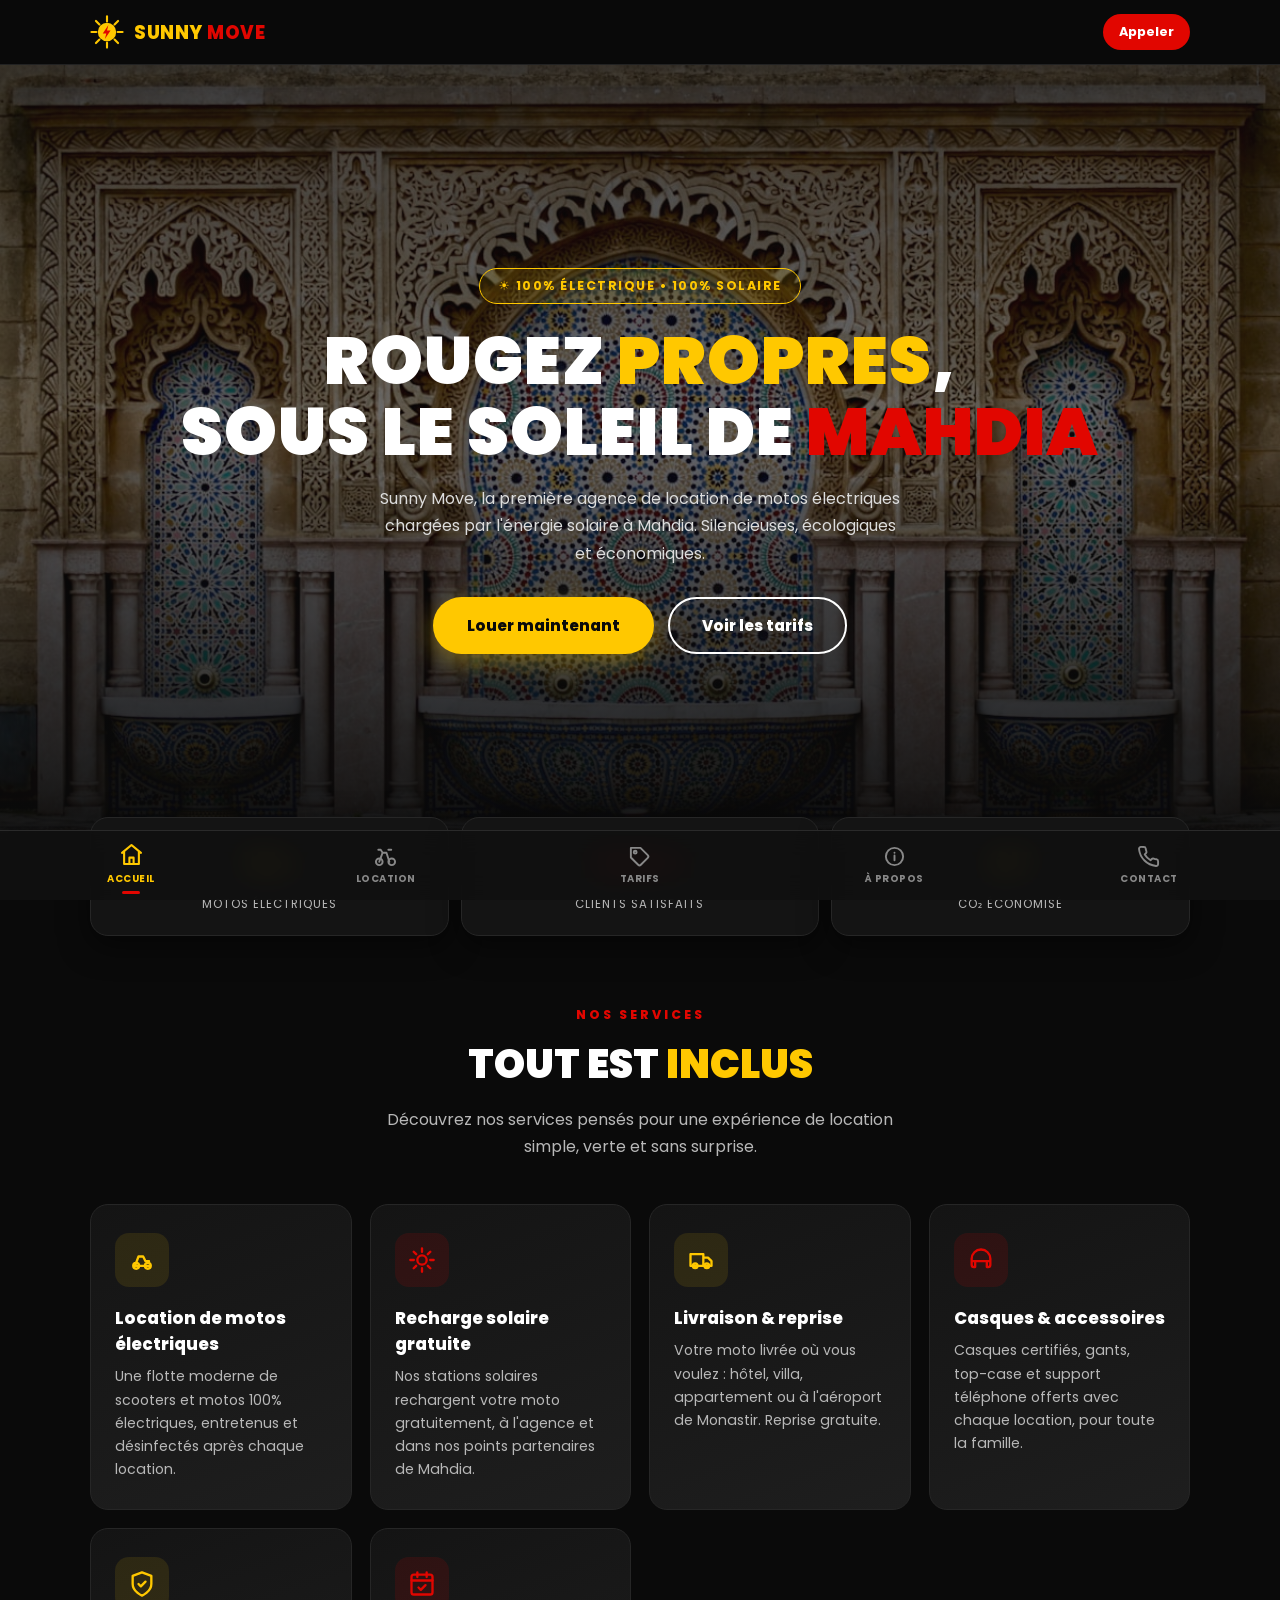
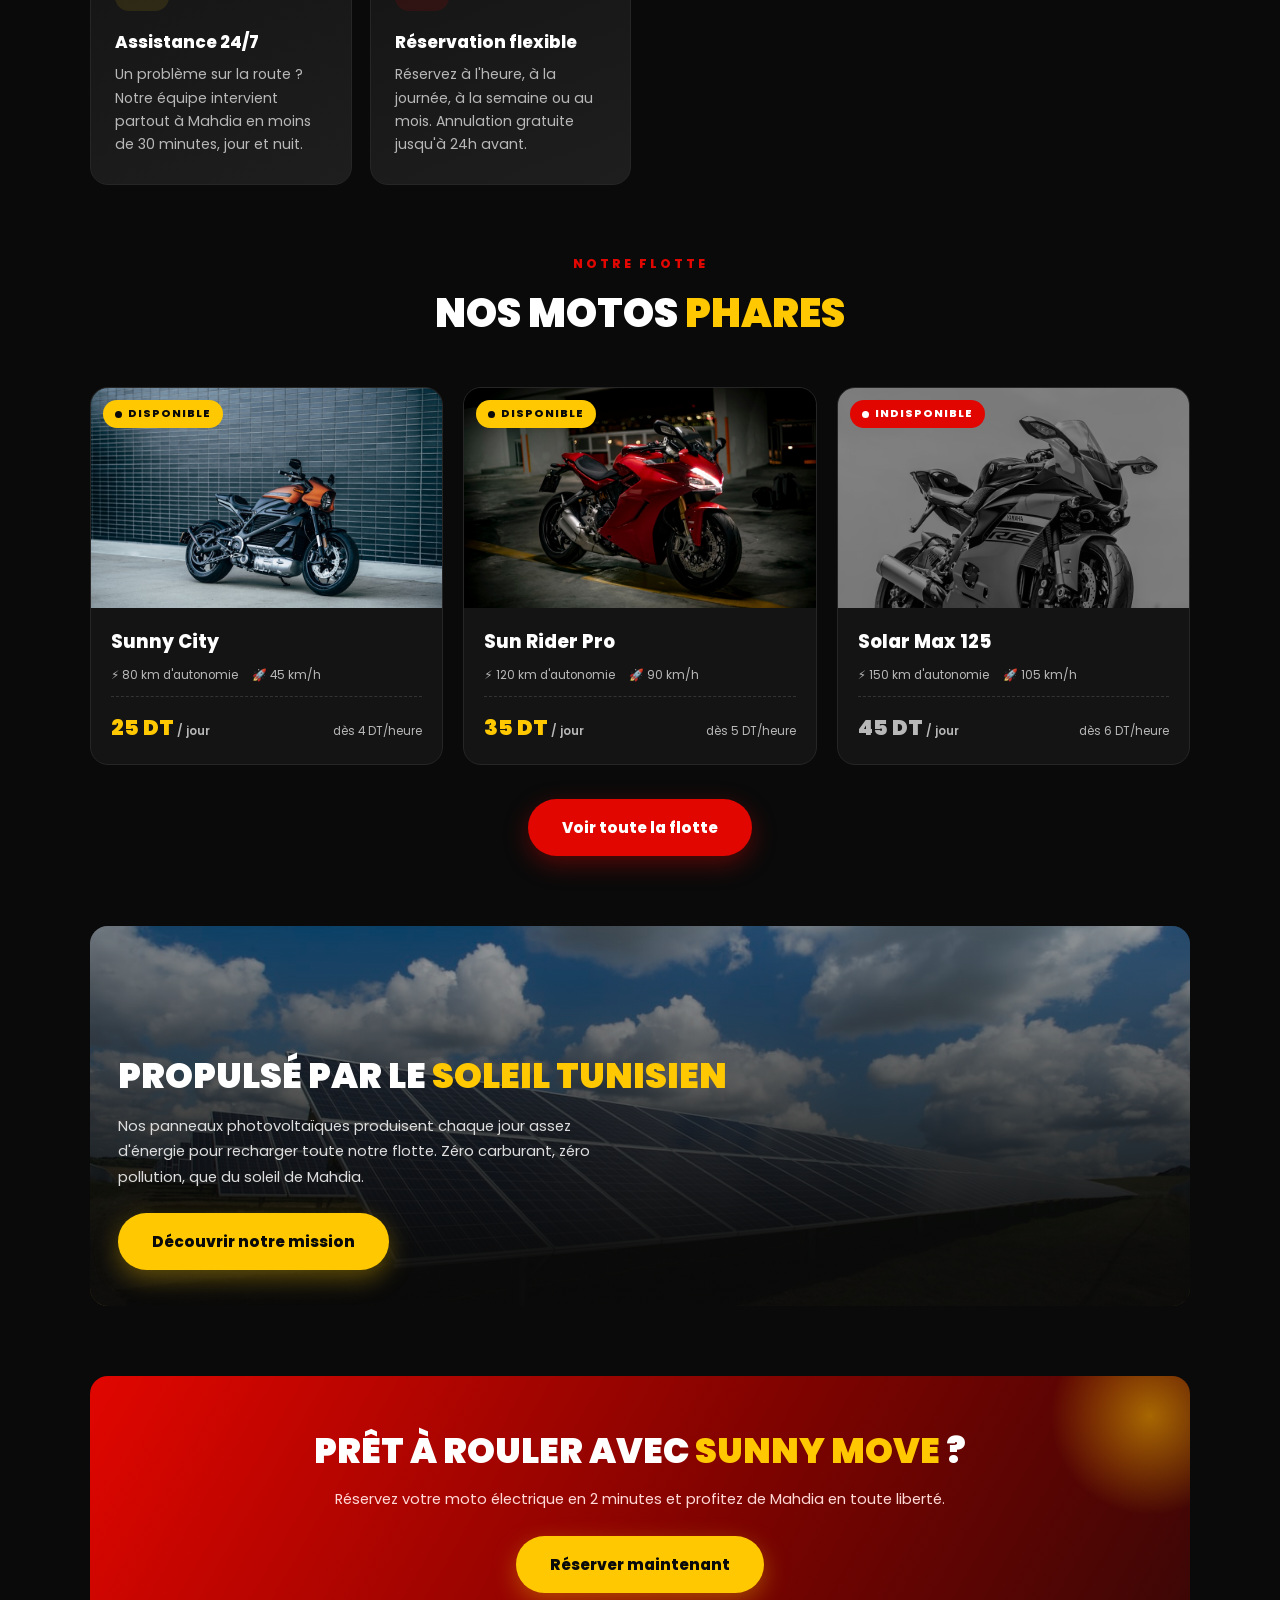
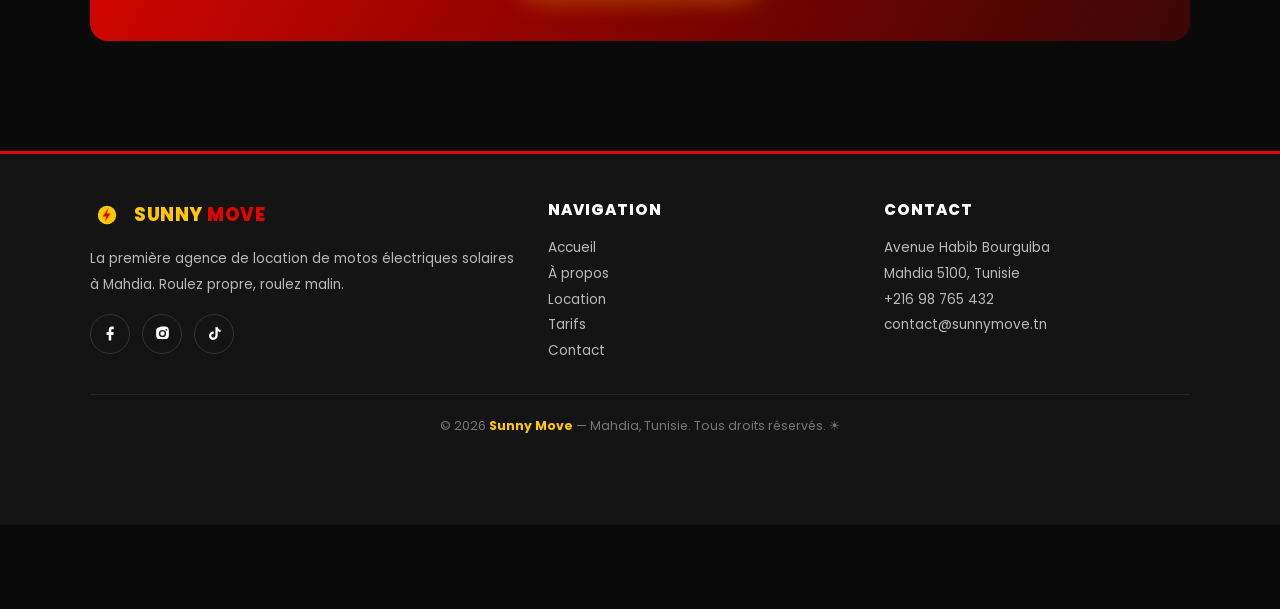
==== index.html @ 492a0544 "Sunny Move - location de motos electriques solaires a Mahdia" ====
<!DOCTYPE html>
<html lang="fr">
<head>
  <meta charset="UTF-8">
  <meta name="viewport" content="width=device-width, initial-scale=1.0, viewport-fit=cover">
  <meta name="theme-color" content="#0a0a0a">
  <meta name="description" content="Sunny Move - Location de motos électriques chargées à l'énergie solaire à Mahdia, Tunisie.">
  <title>Sunny Move | Accueil</title>
  <link rel="manifest" href="manifest.json">
  <link rel="icon" href="icons/icon-192.png">
  <link rel="preconnect" href="https://fonts.googleapis.com">
  <link href="https://fonts.googleapis.com/css2?family=Poppins:wght@400;600;700;800;900&display=swap" rel="stylesheet">
  <link rel="stylesheet" href="css/style.css">
</head>
<body data-page="accueil">

  <header class="header">
    <div class="container header-inner">
      <a href="index.html" class="logo">
        <svg viewBox="0 0 48 48" aria-hidden="true">
          <g stroke="#ffc800" stroke-width="3" stroke-linecap="round">
            <line x1="24" y1="2" x2="24" y2="9"/>
            <line x1="24" y1="39" x2="24" y2="46"/>
            <line x1="2" y1="24" x2="9" y2="24"/>
            <line x1="39" y1="24" x2="46" y2="24"/>
            <line x1="8.4" y1="8.4" x2="13.3" y2="13.3"/>
            <line x1="34.7" y1="34.7" x2="39.6" y2="39.6"/>
            <line x1="8.4" y1="39.6" x2="13.3" y2="34.7"/>
            <line x1="34.7" y1="13.3" x2="39.6" y2="8.4"/>
          </g>
          <circle cx="24" cy="24" r="13" fill="#ffc800"/>
          <path d="M26 14 L18 26 h5 l-2 8 8-12 h-5 z" fill="#e10600"/>
        </svg>
        <span><span class="sun">SUNNY</span> <span class="move">MOVE</span></span>
      </a>
      <a href="tel:+21698765432" class="header-phone">Appeler</a>
    </div>
  </header>

  <section class="hero">
    <div class="container hero-content">
      <span class="badge-solaire">☀ 100% Électrique • 100% Solaire</span>
      <h1>Rougez <span class="titre-jaune">propres</span>,<br>sous le soleil de <span class="titre-rouge">Mahdia</span></h1>
      <p>Sunny Move, la première agence de location de motos électriques chargées par l'énergie solaire à Mahdia. Silencieuses, écologiques et économiques.</p>
      <div class="btn-group">
        <a href="location.html" class="btn btn-jaune">Louer maintenant</a>
        <a href="tarifs.html" class="btn btn-outline">Voir les tarifs</a>
      </div>
    </div>
  </section>

  <div class="container">
    <div class="stats reveal">
      <div class="stat-card"><div class="num">15+</div><div class="label">Motos électriques</div></div>
      <div class="stat-card"><div class="num">1200+</div><div class="label">Clients satisfaits</div></div>
      <div class="stat-card"><div class="num">8T</div><div class="label">CO₂ économisé</div></div>
    </div>
  </div>

  <section class="section" id="services">
    <div class="container">
      <div class="section-head reveal">
        <span class="kicker">Nos services</span>
        <h2>Tout est <span>inclus</span></h2>
        <p>Découvrez nos services pensés pour une expérience de location simple, verte et sans surprise.</p>
      </div>
      <div class="services-grid">
        <div class="service-card reveal">
          <div class="service-icon"><svg viewBox="0 0 24 24"><path d="M5 17h14M6 17l3-8h4l2 4h3"/><circle cx="7" cy="17" r="2.5"/><circle cx="17" cy="17" r="2.5"/></svg></div>
          <h3>Location de motos électriques</h3>
          <p>Une flotte moderne de scooters et motos 100% électriques, entretenus et désinfectés après chaque location.</p>
        </div>
        <div class="service-card reveal">
          <div class="service-icon"><svg viewBox="0 0 24 24"><circle cx="12" cy="12" r="4"/><path d="M12 2v3M12 19v3M2 12h3M19 12h3M4.9 4.9l2.1 2.1M17 17l2.1 2.1M4.9 19.1L7 17M17 7l2.1-2.1"/></svg></div>
          <h3>Recharge solaire gratuite</h3>
          <p>Nos stations solaires rechargent votre moto gratuitement, à l'agence et dans nos points partenaires de Mahdia.</p>
        </div>
        <div class="service-card reveal">
          <div class="service-icon"><svg viewBox="0 0 24 24"><path d="M3 7h11v10H3zM14 10h4l3 3v4h-7z"/><circle cx="7" cy="17" r="2"/><circle cx="17" cy="17" r="2"/></svg></div>
          <h3>Livraison &amp; reprise</h3>
          <p>Votre moto livrée où vous voulez : hôtel, villa, appartement ou à l'aéroport de Monastir. Reprise gratuite.</p>
        </div>
        <div class="service-card reveal">
          <div class="service-icon"><svg viewBox="0 0 24 24"><path d="M12 3a8 8 0 0 1 8 8v2H4v-2a8 8 0 0 1 8-8zM4 13v3a2 2 0 0 0 2 2h1v-5M20 13v3a2 2 0 0 1-2 2h-1v-5"/></svg></div>
          <h3>Casques &amp; accessoires</h3>
          <p>Casques certifiés, gants, top-case et support téléphone offerts avec chaque location, pour toute la famille.</p>
        </div>
        <div class="service-card reveal">
          <div class="service-icon"><svg viewBox="0 0 24 24"><path d="M12 22s8-3.5 8-10V5l-8-3-8 3v7c0 6.5 8 10 8 10z"/><path d="M9 12l2 2 4-4"/></svg></div>
          <h3>Assistance 24/7</h3>
          <p>Un problème sur la route ? Notre équipe intervient partout à Mahdia en moins de 30 minutes, jour et nuit.</p>
        </div>
        <div class="service-card reveal">
          <div class="service-icon"><svg viewBox="0 0 24 24"><rect x="3" y="4" width="18" height="17" rx="2"/><path d="M8 2v4M16 2v4M3 9h18M9 15l2 2 4-4"/></svg></div>
          <h3>Réservation flexible</h3>
          <p>Réservez à l'heure, à la journée, à la semaine ou au mois. Annulation gratuite jusqu'à 24h avant.</p>
        </div>
      </div>
    </div>
  </section>

  <section class="section" style="padding-top:0">
    <div class="container">
      <div class="section-head reveal">
        <span class="kicker">Notre flotte</span>
        <h2>Nos motos <span>phares</span></h2>
      </div>
      <div class="motos-grid">
        <article class="moto-card reveal">
          <div class="moto-photo">
            <img src="images/moto1.jpg" alt="Sunny City" loading="lazy">
            <span class="moto-badge dispo"><span class="moto-dot"></span>Disponible</span>
          </div>
          <div class="moto-body">
            <h3>Sunny City</h3>
            <div class="moto-specs">
              <span>⚡ 80 km d'autonomie</span>
              <span>🚀 45 km/h</span>
            </div>
            <div class="moto-prix">
              <span class="prix">25 DT<small> / jour</small></span>
              <span class="par">dès 4 DT/heure</span>
            </div>
          </div>
        </article>
        <article class="moto-card reveal">
          <div class="moto-photo">
            <img src="images/moto2.jpg" alt="Sun Rider Pro" loading="lazy">
            <span class="moto-badge dispo"><span class="moto-dot"></span>Disponible</span>
          </div>
          <div class="moto-body">
            <h3>Sun Rider Pro</h3>
            <div class="moto-specs">
              <span>⚡ 120 km d'autonomie</span>
              <span>🚀 90 km/h</span>
            </div>
            <div class="moto-prix">
              <span class="prix">35 DT<small> / jour</small></span>
              <span class="par">dès 5 DT/heure</span>
            </div>
          </div>
        </article>
        <article class="moto-card indisponible reveal">
          <div class="moto-photo">
            <img src="images/moto3.jpg" alt="Solar Max 125" loading="lazy">
            <span class="moto-badge indispo"><span class="moto-dot"></span>Indisponible</span>
          </div>
          <div class="moto-body">
            <h3>Solar Max 125</h3>
            <div class="moto-specs">
              <span>⚡ 150 km d'autonomie</span>
              <span>🚀 105 km/h</span>
            </div>
            <div class="moto-prix">
              <span class="prix">45 DT<small> / jour</small></span>
              <span class="par">dès 6 DT/heure</span>
            </div>
          </div>
        </article>
      </div>
      <div style="text-align:center;margin-top:34px" class="reveal">
        <a href="location.html" class="btn btn-rouge">Voir toute la flotte</a>
      </div>
    </div>
  </section>

  <section class="section" style="padding-top:0">
    <div class="container">
      <div class="solar-section reveal">
        <div class="solar-content">
          <h2>Propulsé par le <span>soleil tunisien</span></h2>
          <p>Nos panneaux photovoltaïques produisent chaque jour assez d'énergie pour recharger toute notre flotte. Zéro carburant, zéro pollution, que du soleil de Mahdia.</p>
          <a href="apropos.html" class="btn btn-jaune">Découvrir notre mission</a>
        </div>
      </div>
    </div>
  </section>

  <section class="section" style="padding-top:0">
    <div class="container">
      <div class="cta-band reveal">
        <h2>Prêt à rouler avec <span>Sunny Move</span> ?</h2>
        <p>Réservez votre moto électrique en 2 minutes et profitez de Mahdia en toute liberté.</p>
        <a href="contact.html" class="btn btn-jaune">Réserver maintenant</a>
      </div>
    </div>
  </section>

  <footer class="footer">
    <div class="container">
      <div class="footer-grid">
        <div>
          <a href="index.html" class="logo" style="margin-bottom:14px">
            <svg viewBox="0 0 48 48" aria-hidden="true" width="30" height="30">
              <circle cx="24" cy="24" r="13" fill="#ffc800"/>
              <path d="M26 14 L18 26 h5 l-2 8 8-12 h-5 z" fill="#e10600"/>
            </svg>
            <span><span class="sun">SUNNY</span> <span class="move">MOVE</span></span>
          </a>
          <p>La première agence de location de motos électriques solaires à Mahdia. Roulez propre, roulez malin.</p>
          <div class="socials">
            <a href="#" aria-label="Facebook"><svg viewBox="0 0 24 24"><path d="M13 22v-8h3l.5-4H13V7.5c0-1.1.3-1.5 1.6-1.5H16.5V2.2C15.9 2.1 15 2 13.9 2 11.2 2 9.5 3.7 9.5 6.7V10H6.5v4h3v8h3.5z"/></svg></a>
            <a href="#" aria-label="Instagram"><svg viewBox="0 0 24 24"><path d="M12 2c2.7 0 3 .01 4.1.06 2.8.13 4.7 2 4.84 4.84.05 1.1.06 1.4.06 4.1s-.01 3-.06 4.1c-.13 2.8-2 4.7-4.84 4.84-1.1.05-1.4.06-4.1.06s-3-.01-4.1-.06c-2.8-.13-4.7-2-4.84-4.84C3.01 15 3 14.7 3 12s.01-3 .06-4.1C3.19 5.06 5.06 3.19 7.9 3.06 9 3.01 9.3 2 12 2zm0 4.9a5.1 5.1 0 1 0 0 10.2 5.1 5.1 0 0 0 0-10.2zm0 2a3.1 3.1 0 1 1 0 6.2 3.1 3.1 0 0 1 0-6.2zm5.4-3.3a1.2 1.2 0 1 0 0 2.4 1.2 1.2 0 0 0 0-2.4z"/></svg></a>
            <a href="#" aria-label="TikTok"><svg viewBox="0 0 24 24"><path d="M16.6 3c.4 2.2 1.8 3.6 4 3.8v3c-1.5 0-2.9-.5-4-1.3v6.1c0 3.9-2.7 6.4-6.2 6.4A6 6 0 0 1 4.3 15c0-3.5 2.9-6.1 6.6-5.8v3.1c-1.9-.4-3.5.7-3.5 2.6 0 1.7 1.3 2.9 2.9 2.9 1.8 0 3-1.3 3-3.3V3h3.3z"/></svg></a>
          </div>
        </div>
        <div>
          <h4>Navigation</h4>
          <ul>
            <li><a href="index.html">Accueil</a></li>
            <li><a href="apropos.html">À propos</a></li>
            <li><a href="location.html">Location</a></li>
            <li><a href="tarifs.html">Tarifs</a></li>
            <li><a href="contact.html">Contact</a></li>
          </ul>
        </div>
        <div>
          <h4>Contact</h4>
          <ul>
            <li>Avenue Habib Bourguiba<br>Mahdia 5100, Tunisie</li>
            <li><a href="tel:+21698765432">+216 98 765 432</a></li>
            <li><a href="mailto:contact@sunnymove.tn">contact@sunnymove.tn</a></li>
          </ul>
        </div>
      </div>
      <div class="footer-bottom">
        © <span id="annee">2026</span> <strong>Sunny Move</strong> — Mahdia, Tunisie. Tous droits réservés. ☀
      </div>
    </div>
  </footer>

  <nav class="bottom-nav">
    <a href="index.html" class="nav-item actif">
      <svg viewBox="0 0 24 24"><path d="M3 10.5 12 3l9 7.5"/><path d="M5 9.5V21h14V9.5"/><path d="M10 21v-6h4v6"/></svg>
      Accueil
    </a>
    <a href="location.html" class="nav-item">
      <svg viewBox="0 0 24 24"><circle cx="5.5" cy="17.5" r="3.5"/><circle cx="18.5" cy="17.5" r="3.5"/><path d="M5.5 17.5 9 8h4M13 8l3 9.5M9 8 7 5H4.5M15 5h3"/></svg>
      Location
    </a>
    <a href="tarifs.html" class="nav-item">
      <svg viewBox="0 0 24 24"><path d="M20.6 13.4 13.4 20.6a2 2 0 0 1-2.8 0L3 13V3h10l7.6 7.6a2 2 0 0 1 0 2.8z"/><circle cx="7.5" cy="7.5" r="1.5"/></svg>
      Tarifs
    </a>
    <a href="apropos.html" class="nav-item">
      <svg viewBox="0 0 24 24"><circle cx="12" cy="12" r="9"/><path d="M12 8h.01M12 11v5"/></svg>
      À propos
    </a>
    <a href="contact.html" class="nav-item">
      <svg viewBox="0 0 24 24"><path d="M22 16.9v3a2 2 0 0 1-2.2 2A19.8 19.8 0 0 1 2.1 4.2 2 2 0 0 1 4.1 2h3a2 2 0 0 1 2 1.7c.13.96.36 1.9.7 2.8a2 2 0 0 1-.45 2.1L8.1 9.9a16 16 0 0 0 6 6l1.3-1.25a2 2 0 0 1 2.1-.45c.9.34 1.84.57 2.8.7A2 2 0 0 1 22 16.9z"/></svg>
      Contact
    </a>
  </nav>

  <script src="js/main.js"></script>
</body>
</html>
---- css/style.css ----
:root {
  --noir: #0a0a0a;
  --noir-2: #141414;
  --noir-3: #1e1e1e;
  --blanc: #ffffff;
  --gris: #b8b8b8;
  --rouge: #e10600;
  --jaune: #ffc800;
  --radius: 18px;
  --shadow: 0 10px 30px rgba(0, 0, 0, .5);
}

* { margin: 0; padding: 0; box-sizing: border-box; }

html { scroll-behavior: smooth; }

body {
  font-family: 'Poppins', 'Segoe UI', system-ui, -apple-system, sans-serif;
  background: var(--noir);
  color: var(--blanc);
  min-height: 100vh;
  padding-bottom: 84px;
  overflow-x: hidden;
}

img { max-width: 100%; display: block; }
a { color: inherit; text-decoration: none; }
ul { list-style: none; }

.container { width: min(1100px, 92%); margin: 0 auto; }

/* ===== HEADER ===== */
.header {
  position: sticky;
  top: 0;
  z-index: 50;
  background: rgba(10, 10, 10, .88);
  backdrop-filter: blur(12px);
  border-bottom: 1px solid #222;
}

.header-inner {
  display: flex;
  align-items: center;
  justify-content: space-between;
  padding: 14px 0;
}

.logo {
  display: flex;
  align-items: center;
  gap: 10px;
  font-weight: 800;
  font-size: 1.15rem;
  letter-spacing: .5px;
}

.logo svg { width: 34px; height: 34px; }

.logo .sun { color: var(--jaune); }
.logo .move { color: var(--rouge); }

.header-phone {
  background: var(--rouge);
  color: var(--blanc);
  font-weight: 700;
  font-size: .8rem;
  padding: 9px 16px;
  border-radius: 999px;
  transition: transform .2s, background .2s;
}
.header-phone:hover { background: #ff1a0d; transform: scale(1.05); }

/* ===== HERO ===== */
.hero {
  position: relative;
  min-height: 88vh;
  display: flex;
  align-items: center;
  text-align: center;
  isolation: isolate;
}

.hero::before {
  content: "";
  position: absolute;
  inset: 0;
  background: url("../images/beach.jpg") center/cover no-repeat;
  z-index: -2;
  animation: heroZoom 18s ease-in-out infinite alternate;
}

@keyframes heroZoom {
  from { transform: scale(1); }
  to { transform: scale(1.12); }
}

.hero::after {
  content: "";
  position: absolute;
  inset: 0;
  z-index: -1;
  background: linear-gradient(180deg, rgba(10,10,10,.75) 0%, rgba(10,10,10,.55) 45%, rgba(10,10,10,.96) 100%);
}

.hero-content { padding: 60px 0; }

.badge-solaire {
  display: inline-flex;
  align-items: center;
  gap: 8px;
  background: rgba(255, 200, 0, .12);
  border: 1px solid var(--jaune);
  color: var(--jaune);
  font-size: .78rem;
  font-weight: 700;
  letter-spacing: 1.5px;
  text-transform: uppercase;
  padding: 8px 18px;
  border-radius: 999px;
  margin-bottom: 22px;
}

.hero h1 {
  font-size: clamp(2.4rem, 8vw, 4.2rem);
  font-weight: 900;
  line-height: 1.05;
  text-transform: uppercase;
  letter-spacing: 1px;
}

.hero h1 .titre-jaune { color: var(--jaune); }
.hero h1 .titre-rouge { color: var(--rouge); }

.hero p {
  max-width: 520px;
  margin: 18px auto 30px;
  color: #ddd;
  font-size: 1rem;
  line-height: 1.7;
}

.btn-group {
  display: flex;
  gap: 14px;
  justify-content: center;
  flex-wrap: wrap;
}

.btn {
  display: inline-flex;
  align-items: center;
  justify-content: center;
  gap: 8px;
  padding: 15px 32px;
  border-radius: 999px;
  font-weight: 800;
  font-size: .95rem;
  cursor: pointer;
  border: 2px solid transparent;
  transition: transform .2s, box-shadow .2s, background .2s, color .2s;
}

.btn-jaune {
  background: var(--jaune);
  color: var(--noir);
  box-shadow: 0 8px 24px rgba(255, 200, 0, .35);
}
.btn-jaune:hover { transform: translateY(-3px); box-shadow: 0 14px 32px rgba(255,200,0,.45); }

.btn-rouge {
  background: var(--rouge);
  color: var(--blanc);
  box-shadow: 0 8px 24px rgba(225, 6, 0, .35);
}
.btn-rouge:hover { transform: translateY(-3px); box-shadow: 0 14px 32px rgba(225,6,0,.5); }

.btn-outline {
  border-color: var(--blanc);
  color: var(--blanc);
  background: transparent;
}
.btn-outline:hover { background: var(--blanc); color: var(--noir); transform: translateY(-3px); }

/* ===== SECTIONS ===== */
.section { padding: 70px 0; }

.section-head { text-align: center; margin-bottom: 44px; }

.kicker {
  color: var(--rouge);
  font-weight: 800;
  text-transform: uppercase;
  letter-spacing: 3px;
  font-size: .78rem;
  display: block;
  margin-bottom: 10px;
}

.section-head h2 {
  font-size: clamp(1.7rem, 5vw, 2.5rem);
  font-weight: 900;
  text-transform: uppercase;
}

.section-head h2 span { color: var(--jaune); }

.section-head p { color: var(--gris); margin-top: 12px; max-width: 560px; margin-left: auto; margin-right: auto; line-height: 1.7; }

/* ===== STATS ===== */
.stats {
  display: grid;
  grid-template-columns: repeat(3, 1fr);
  gap: 12px;
  margin-top: -40px;
  position: relative;
  z-index: 5;
}

.stat-card {
  background: var(--noir-2);
  border: 1px solid #262626;
  border-radius: var(--radius);
  text-align: center;
  padding: 22px 10px;
  box-shadow: var(--shadow);
}

.stat-card .num {
  font-size: clamp(1.4rem, 5vw, 2.1rem);
  font-weight: 900;
  color: var(--jaune);
}

.stat-card:nth-child(2) .num { color: var(--rouge); }

.stat-card .label { color: var(--gris); font-size: .72rem; text-transform: uppercase; letter-spacing: 1px; margin-top: 6px; }

/* ===== SERVICES ===== */
.services-grid {
  display: grid;
  grid-template-columns: repeat(auto-fit, minmax(260px, 1fr));
  gap: 18px;
}

.service-card {
  background: linear-gradient(160deg, var(--noir-2), var(--noir-3));
  border: 1px solid #262626;
  border-radius: var(--radius);
  padding: 28px 24px;
  transition: transform .25s, border-color .25s;
  position: relative;
  overflow: hidden;
}

.service-card::before {
  content: "";
  position: absolute;
  top: 0; left: 0;
  width: 100%; height: 4px;
  background: linear-gradient(90deg, var(--jaune), var(--rouge));
  transform: scaleX(0);
  transform-origin: left;
  transition: transform .3s;
}

.service-card:hover { transform: translateY(-6px); border-color: #3a3a3a; }
.service-card:hover::before { transform: scaleX(1); }

.service-icon {
  width: 54px;
  height: 54px;
  border-radius: 14px;
  display: grid;
  place-items: center;
  background: rgba(255, 200, 0, .1);
  margin-bottom: 18px;
}

.service-icon svg { width: 28px; height: 28px; stroke: var(--jaune); fill: none; stroke-width: 2; stroke-linecap: round; stroke-linejoin: round; }

.service-card:nth-child(even) .service-icon { background: rgba(225, 6, 0, .12); }
.service-card:nth-child(even) .service-icon svg { stroke: var(--rouge); }

.service-card h3 { font-size: 1.05rem; font-weight: 800; margin-bottom: 8px; }
.service-card p { color: var(--gris); font-size: .88rem; line-height: 1.65; }

/* ===== MOTOS (cards) ===== */
.motos-grid {
  display: grid;
  grid-template-columns: repeat(auto-fill, minmax(270px, 1fr));
  gap: 20px;
}

.moto-card {
  background: var(--noir-2);
  border: 1px solid #262626;
  border-radius: var(--radius);
  overflow: hidden;
  transition: transform .25s, box-shadow .25s;
  display: flex;
  flex-direction: column;
}

.moto-card:hover { transform: translateY(-6px); box-shadow: var(--shadow); }

.moto-photo { position: relative; aspect-ratio: 16/10; overflow: hidden; }

.moto-photo img { width: 100%; height: 100%; object-fit: cover; transition: transform .5s; }
.moto-card:hover .moto-photo img { transform: scale(1.08); }

.moto-badge {
  position: absolute;
  top: 12px;
  left: 12px;
  font-size: .68rem;
  font-weight: 800;
  text-transform: uppercase;
  letter-spacing: 1px;
  padding: 6px 12px;
  border-radius: 999px;
  display: inline-flex;
  align-items: center;
  gap: 6px;
}

.moto-badge.dispo { background: var(--jaune); color: var(--noir); }
.moto-badge.indispo { background: var(--rouge); color: var(--blanc); }

.moto-dot { width: 7px; height: 7px; border-radius: 50%; background: currentColor; }

.moto-body { padding: 20px; display: flex; flex-direction: column; flex: 1; }

.moto-body h3 { font-size: 1.15rem; font-weight: 800; }

.moto-specs {
  display: flex;
  gap: 14px;
  margin: 12px 0;
  flex-wrap: wrap;
}

.moto-specs span {
  font-size: .74rem;
  color: var(--gris);
  display: inline-flex;
  align-items: center;
  gap: 5px;
}

.moto-specs svg { width: 14px; height: 14px; stroke: var(--jaune); fill: none; stroke-width: 2; }

.moto-prix {
  margin-top: auto;
  border-top: 1px dashed #333;
  padding-top: 14px;
  display: flex;
  align-items: baseline;
  justify-content: space-between;
  gap: 8px;
}

.moto-prix .prix { font-size: 1.35rem; font-weight: 900; color: var(--jaune); }
.moto-prix .prix small { font-size: .72rem; color: var(--gris); font-weight: 600; }
.moto-prix .par { font-size: .72rem; color: var(--gris); }

.moto-card.indisponible .moto-photo img { filter: grayscale(1) brightness(.55); }
.moto-card.indisponible .moto-prix .prix { color: var(--gris); }

.moto-actions { padding: 0 20px 20px; }

.moto-actions .btn { width: 100%; padding: 13px; font-size: .85rem; }

/* ===== FILTRES ===== */
.filtres {
  display: flex;
  gap: 10px;
  justify-content: center;
  flex-wrap: wrap;
  margin-bottom: 34px;
}

.filtre-btn {
  background: var(--noir-2);
  border: 1px solid #333;
  color: var(--gris);
  font-family: inherit;
  font-weight: 700;
  font-size: .82rem;
  padding: 11px 22px;
  border-radius: 999px;
  cursor: pointer;
  transition: all .2s;
}

.filtre-btn.actif { background: var(--jaune); color: var(--noir); border-color: var(--jaune); }
.filtre-btn:hover:not(.actif) { border-color: var(--jaune); color: var(--blanc); }

/* ===== TARIFS ===== */
.tarif-table-wrap { overflow-x: auto; border-radius: var(--radius); border: 1px solid #262626; }

.tarif-table { width: 100%; border-collapse: collapse; min-width: 640px; background: var(--noir-2); }

.tarif-table th, .tarif-table td { padding: 16px 18px; text-align: left; }

.tarif-table thead th {
  background: linear-gradient(90deg, var(--rouge), #8f0400);
  color: var(--blanc);
  text-transform: uppercase;
  font-size: .74rem;
  letter-spacing: 1.5px;
}

.tarif-table tbody tr { border-top: 1px solid #262626; transition: background .2s; }
.tarif-table tbody tr:hover { background: #1c1c1c; }

.tarif-table td:first-child { font-weight: 800; }

.tarif-table .prix-cell { color: var(--jaune); font-weight: 800; white-space: nowrap; }
.tarif-table .prix-cell.moix { color: var(--rouge); }

.tarif-note {
  margin-top: 22px;
  background: rgba(255, 200, 0, .07);
  border: 1px solid rgba(255, 200, 0, .35);
  border-radius: var(--radius);
  padding: 20px 24px;
  color: #e8e8e8;
  font-size: .88rem;
  line-height: 1.8;
}

.tarif-note strong { color: var(--jaune); }

.formules-grid {
  display: grid;
  grid-template-columns: repeat(auto-fit, minmax(220px, 1fr));
  gap: 18px;
  margin-bottom: 46px;
}

.formule-card {
  background: var(--noir-2);
  border: 1px solid #262626;
  border-radius: var(--radius);
  padding: 28px 22px;
  text-align: center;
  transition: transform .25s, border-color .25s;
}

.formule-card:hover { transform: translateY(-6px); border-color: var(--jaune); }

.formule-card.star { border: 2px solid var(--rouge); position: relative; }

.formule-card .tag-star {
  position: absolute;
  top: -13px;
  left: 50%;
  transform: translateX(-50%);
  background: var(--rouge);
  color: var(--blanc);
  font-size: .62rem;
  font-weight: 800;
  letter-spacing: 1.5px;
  text-transform: uppercase;
  padding: 5px 14px;
  border-radius: 999px;
  white-space: nowrap;
}

.formule-card .ico { font-size: 1.8rem; margin-bottom: 10px; }
.formule-card h3 { font-size: 1rem; font-weight: 800; text-transform: uppercase; letter-spacing: 1px; }
.formule-card .desc { color: var(--gris); font-size: .78rem; margin: 8px 0 14px; }
.formule-card .val { font-size: 1.5rem; font-weight: 900; color: var(--jaune); }
.formule-card:nth-child(odd) .val { color: var(--rouge); }
.formule-card .unit { color: var(--gris); font-size: .74rem; }

/* ===== A PROPOS ===== */
.about-hero-img {
  border-radius: var(--radius);
  overflow: hidden;
  box-shadow: var(--shadow);
  margin-bottom: 40px;
  position: relative;
}

.about-hero-img img { width: 100%; height: 340px; object-fit: cover; }

.about-grid {
  display: grid;
  grid-template-columns: 1fr 1fr;
  gap: 34px;
  align-items: center;
  margin-bottom: 56px;
}

.about-text h2 { font-size: clamp(1.5rem, 5vw, 2.2rem); font-weight: 900; text-transform: uppercase; margin-bottom: 16px; }
.about-text h2 span { color: var(--jaune); }
.about-text p { color: var(--gris); line-height: 1.85; margin-bottom: 14px; font-size: .93rem; }
.about-text strong { color: var(--blanc); }

.valeurs-grid {
  display: grid;
  grid-template-columns: repeat(auto-fit, minmax(230px, 1fr));
  gap: 18px;
}

.valeur-card {
  background: var(--noir-2);
  border: 1px solid #262626;
  border-radius: var(--radius);
  padding: 26px 22px;
  text-align: center;
  transition: transform .25s;
}

.valeur-card:hover { transform: translateY(-6px); }

.valeur-card .emoji { font-size: 2rem; display: block; margin-bottom: 12px; }
.valeur-card h3 { font-size: 1rem; font-weight: 800; margin-bottom: 8px; }
.valeur-card h3 span { color: var(--rouge); }
.valeur-card p { color: var(--gris); font-size: .84rem; line-height: 1.65; }

/* ===== CONTACT ===== */
.contact-grid {
  display: grid;
  grid-template-columns: 1fr 1fr;
  gap: 26px;
  align-items: start;
}

.contact-form {
  background: var(--noir-2);
  border: 1px solid #262626;
  border-radius: var(--radius);
  padding: 28px 24px;
}

.contact-form h3 { font-size: 1.15rem; font-weight: 800; margin-bottom: 20px; }
.contact-form h3 span { color: var(--jaune); }

.field { margin-bottom: 16px; }

.field label {
  display: block;
  font-size: .76rem;
  font-weight: 700;
  text-transform: uppercase;
  letter-spacing: 1px;
  color: var(--gris);
  margin-bottom: 7px;
}

.field input, .field textarea, .field select {
  width: 100%;
  background: var(--noir);
  border: 1px solid #333;
  border-radius: 12px;
  color: var(--blanc);
  font-family: inherit;
  font-size: .92rem;
  padding: 13px 16px;
  outline: none;
  transition: border-color .2s, box-shadow .2s;
}

.field input:focus, .field textarea:focus, .field select:focus {
  border-color: var(--jaune);
  box-shadow: 0 0 0 3px rgba(255, 200, 0, .15);
}

.field textarea { resize: vertical; min-height: 110px; }

.contact-info { display: flex; flex-direction: column; gap: 16px; }

.info-card {
  background: var(--noir-2);
  border: 1px solid #262626;
  border-radius: var(--radius);
  padding: 20px 22px;
  display: flex;
  gap: 16px;
  align-items: flex-start;
  transition: border-color .2s;
}

.info-card:hover { border-color: var(--jaune); }

.info-ico {
  width: 46px;
  height: 46px;
  flex-shrink: 0;
  border-radius: 12px;
  background: rgba(225, 6, 0, .12);
  display: grid;
  place-items: center;
}

.info-ico svg { width: 22px; height: 22px; stroke: var(--rouge); fill: none; stroke-width: 2; stroke-linecap: round; stroke-linejoin: round; }

.info-card:nth-child(even) .info-ico { background: rgba(255, 200, 0, .1); }
.info-card:nth-child(even) .info-ico svg { stroke: var(--jaune); }

.info-card h4 { font-size: .95rem; font-weight: 800; margin-bottom: 4px; }
.info-card p { color: var(--gris); font-size: .85rem; line-height: 1.6; }
.info-card a { color: var(--jaune); font-weight: 600; }

.map-block {
  margin-top: 26px;
  border-radius: var(--radius);
  overflow: hidden;
  border: 1px solid #262626;
  position: relative;
  display: block;
}

.map-block img { width: 100%; height: 240px; object-fit: cover; opacity: .8; }

.map-overlay {
  position: absolute;
  inset: 0;
  display: grid;
  place-items: center;
  background: rgba(10, 10, 10, .45);
  transition: background .2s;
}

.map-block:hover .map-overlay { background: rgba(10, 10, 10, .25); }

.map-overlay span {
  background: var(--rouge);
  padding: 12px 26px;
  border-radius: 999px;
  font-weight: 800;
  font-size: .85rem;
  box-shadow: 0 8px 24px rgba(225, 6, 0, .4);
}

.form-success {
  display: none;
  background: rgba(255, 200, 0, .1);
  border: 1px solid var(--jaune);
  color: var(--jaune);
  border-radius: 12px;
  padding: 16px;
  font-size: .88rem;
  font-weight: 600;
  text-align: center;
  margin-top: 16px;
}

.form-success.visible { display: block; animation: popIn .4s ease; }

@keyframes popIn {
  from { opacity: 0; transform: scale(.92); }
  to { opacity: 1; transform: scale(1); }
}

/* ===== CTA BAND ===== */
.cta-band {
  background: linear-gradient(120deg, var(--rouge) 0%, #7a0300 60%, var(--noir) 130%);
  border-radius: var(--radius);
  padding: 48px 30px;
  text-align: center;
  position: relative;
  overflow: hidden;
}

.cta-band::after {
  content: "";
  position: absolute;
  right: -60px;
  top: -60px;
  width: 200px;
  height: 200px;
  border-radius: 50%;
  background: radial-gradient(circle, rgba(255,200,0,.5), transparent 70%);
}

.cta-band h2 { font-size: clamp(1.5rem, 5vw, 2.2rem); font-weight: 900; text-transform: uppercase; margin-bottom: 12px; }
.cta-band h2 span { color: var(--jaune); }
.cta-band p { color: #ffd9d6; margin-bottom: 26px; font-size: .92rem; }

/* ===== SOLAIRE SECTION ===== */
.solar-section {
  position: relative;
  border-radius: var(--radius);
  overflow: hidden;
  isolation: isolate;
  min-height: 380px;
  display: flex;
  align-items: flex-end;
}

.solar-section::before {
  content: "";
  position: absolute;
  inset: 0;
  background: url("../images/solar1.jpg") center/cover no-repeat;
  z-index: -2;
}

.solar-section::after {
  content: "";
  position: absolute;
  inset: 0;
  background: linear-gradient(0deg, rgba(10,10,10,.95) 15%, rgba(10,10,10,.3));
  z-index: -1;
}

.solar-content { padding: 36px 28px; }

.solar-content h2 { font-size: clamp(1.5rem, 5vw, 2.2rem); font-weight: 900; text-transform: uppercase; }
.solar-content h2 span { color: var(--jaune); }
.solar-content p { color: #ddd; max-width: 480px; margin: 12px 0 22px; line-height: 1.75; font-size: .92rem; }

/* ===== FOOTER ===== */
.footer {
  background: var(--noir-2);
  border-top: 3px solid var(--rouge);
  padding: 44px 0 90px;
  margin-top: 40px;
}

.footer-grid {
  display: grid;
  grid-template-columns: 1.4fr 1fr 1fr;
  gap: 30px;
  margin-bottom: 30px;
}

.footer h4 { font-size: .95rem; font-weight: 800; margin-bottom: 14px; text-transform: uppercase; letter-spacing: 1px; }
.footer h4 span { color: var(--jaune); }

.footer p, .footer li { color: var(--gris); font-size: .85rem; line-height: 1.9; }
.footer a:hover { color: var(--jaune); }

.socials { display: flex; gap: 12px; margin-top: 16px; }

.socials a {
  width: 40px;
  height: 40px;
  border-radius: 50%;
  border: 1px solid #333;
  display: grid;
  place-items: center;
  transition: all .2s;
}

.socials a:hover { background: var(--rouge); border-color: var(--rouge); transform: translateY(-3px); }
.socials svg { width: 17px; height: 17px; fill: var(--blanc); }

.footer-bottom {
  border-top: 1px solid #262626;
  padding-top: 22px;
  text-align: center;
  color: #777;
  font-size: .78rem;
}

.footer-bottom strong { color: var(--jaune); }

/* ===== BOTTOM NAV ===== */
.bottom-nav {
  position: fixed;
  bottom: 0;
  left: 0;
  right: 0;
  z-index: 100;
  background: rgba(16, 16, 16, .95);
  backdrop-filter: blur(14px);
  border-top: 1px solid #2a2a2a;
  display: flex;
  justify-content: space-around;
  padding: 8px 4px calc(8px + env(safe-area-inset-bottom));
}

.nav-item {
  display: flex;
  flex-direction: column;
  align-items: center;
  gap: 4px;
  font-size: .62rem;
  font-weight: 700;
  text-transform: uppercase;
  letter-spacing: .5px;
  color: #888;
  padding: 6px 10px;
  border-radius: 12px;
  transition: color .2s;
  position: relative;
  flex: 1;
  max-width: 90px;
}

.nav-item svg { width: 23px; height: 23px; stroke: currentColor; fill: none; stroke-width: 2; stroke-linecap: round; stroke-linejoin: round; transition: transform .2s; }

.nav-item.actif { color: var(--jaune); }
.nav-item.actif svg { transform: translateY(-2px) scale(1.1); }
.nav-item.actif::after {
  content: "";
  position: absolute;
  bottom: -2px;
  width: 18px;
  height: 3px;
  border-radius: 3px;
  background: var(--rouge);
}

.nav-item:hover:not(.actif) { color: var(--blanc); }

/* ===== PAGE HERO (pages internes) ===== */
.page-hero {
  padding: 64px 0 44px;
  text-align: center;
  background:
    radial-gradient(circle at 15% 20%, rgba(255, 200, 0, .09), transparent 40%),
    radial-gradient(circle at 85% 80%, rgba(225, 6, 0, .12), transparent 40%);
  border-bottom: 1px solid #1f1f1f;
}

.page-hero h1 {
  font-size: clamp(2rem, 7vw, 3rem);
  font-weight: 900;
  text-transform: uppercase;
}

.page-hero h1 span { color: var(--jaune); }
.page-hero .rouge { color: var(--rouge); }

.page-hero p { color: var(--gris); max-width: 520px; margin: 14px auto 0; line-height: 1.7; font-size: .93rem; }

.breadcrumb {
  font-size: .74rem;
  color: #777;
  text-transform: uppercase;
  letter-spacing: 2px;
  margin-bottom: 14px;
  display: block;
}

.breadcrumb a { color: var(--jaune); }

/* ===== REVEAL ANIMATION ===== */
.reveal { opacity: 0; transform: translateY(28px); transition: opacity .6s ease, transform .6s ease; }
.reveal.visible { opacity: 1; transform: translateY(0); }

/* ===== RESPONSIVE ===== */
@media (max-width: 760px) {
  .about-grid, .contact-grid { grid-template-columns: 1fr; }
  .footer-grid { grid-template-columns: 1fr; gap: 24px; }
  .hero { min-height: 80vh; }
  .stats { grid-template-columns: repeat(3, 1fr); gap: 8px; }
  .stat-card { padding: 16px 6px; }
  .section { padding: 52px 0; }
}

@media (min-width: 761px) and (max-width: 1024px) {
  .about-grid { grid-template-columns: 1fr; }
}
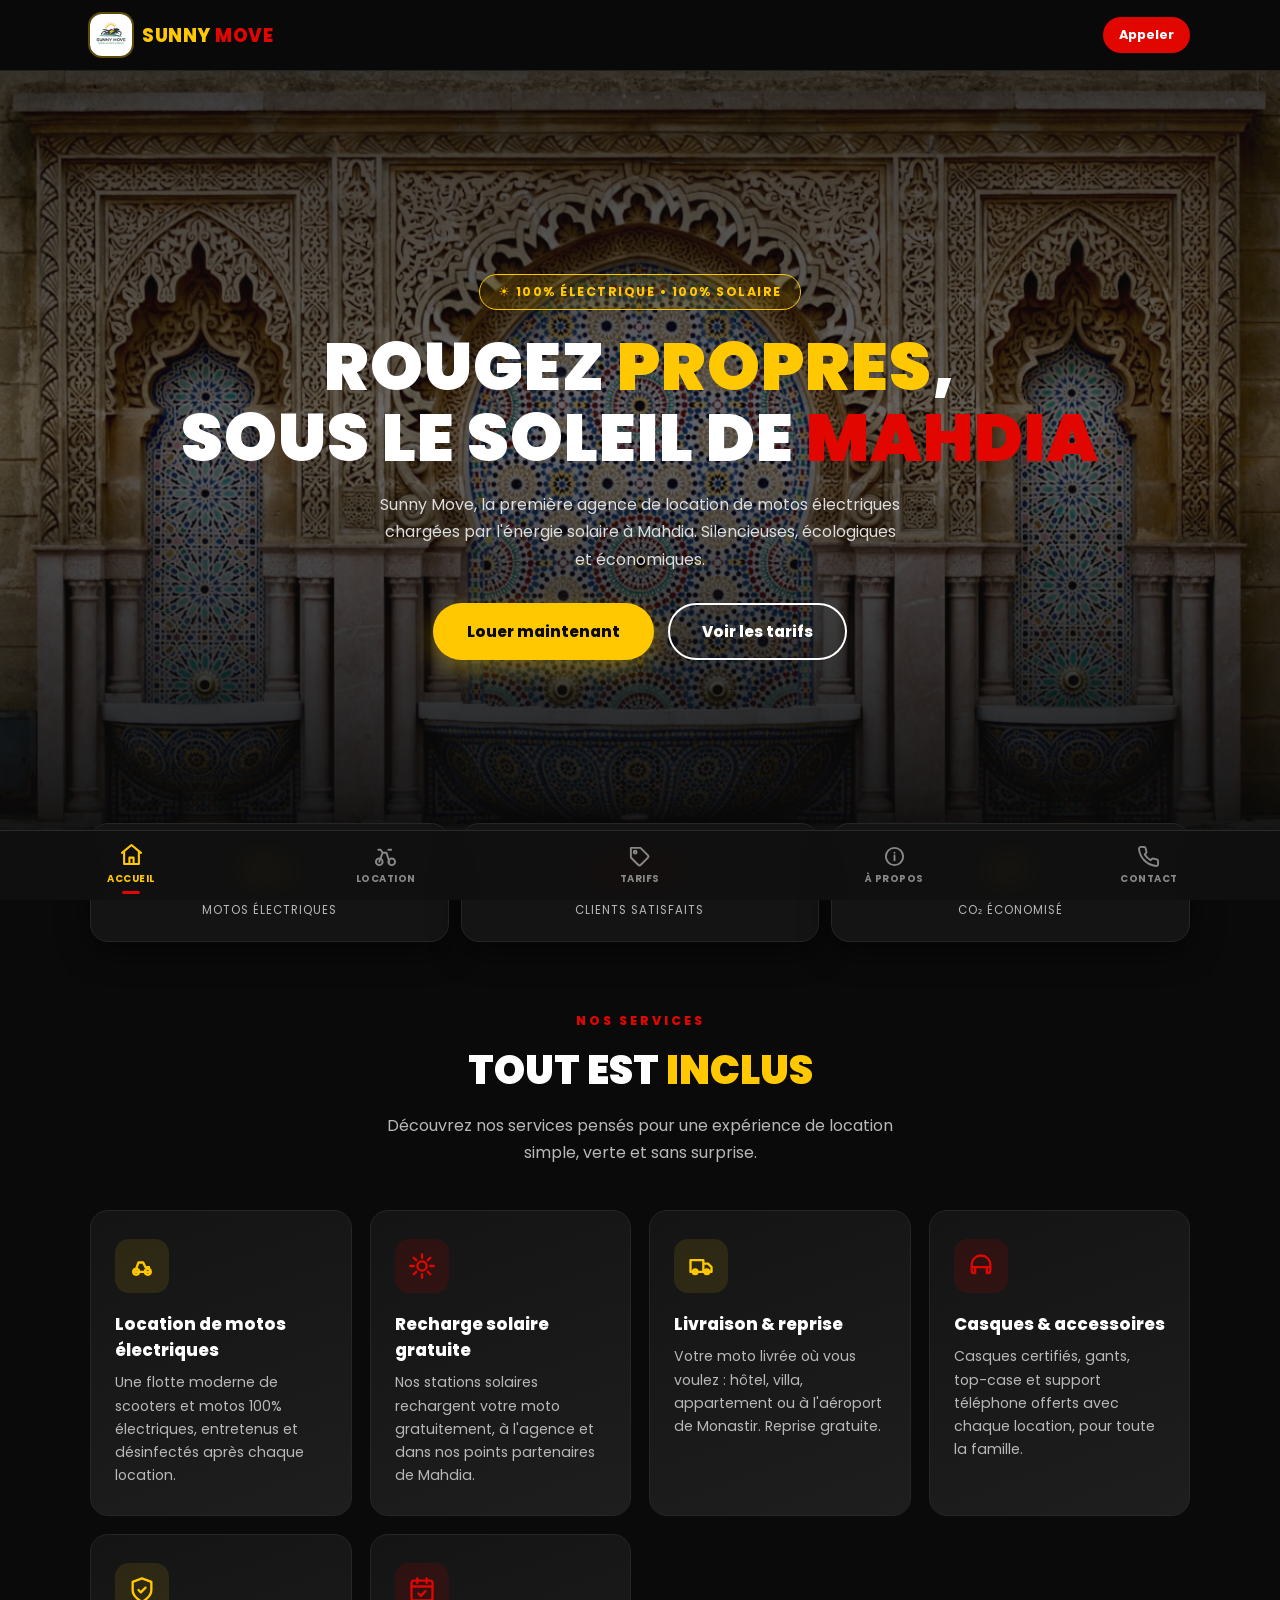
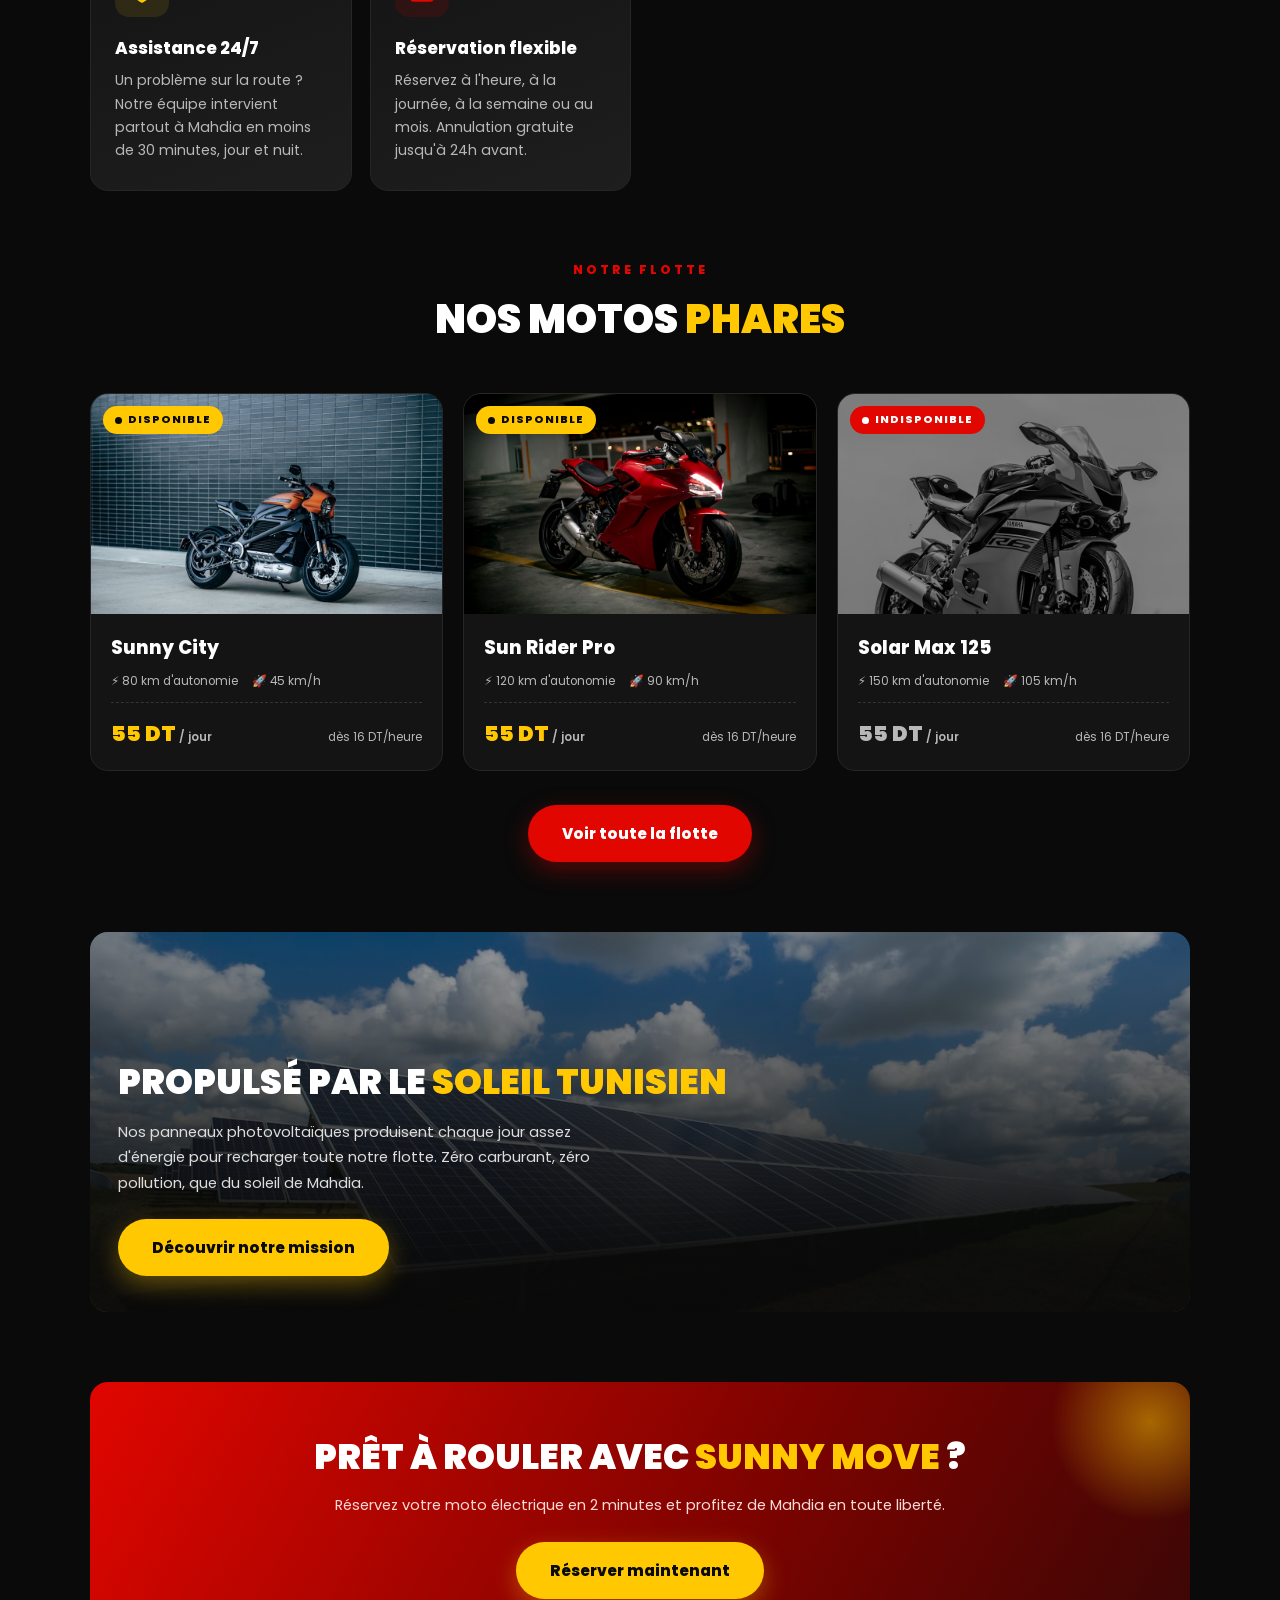
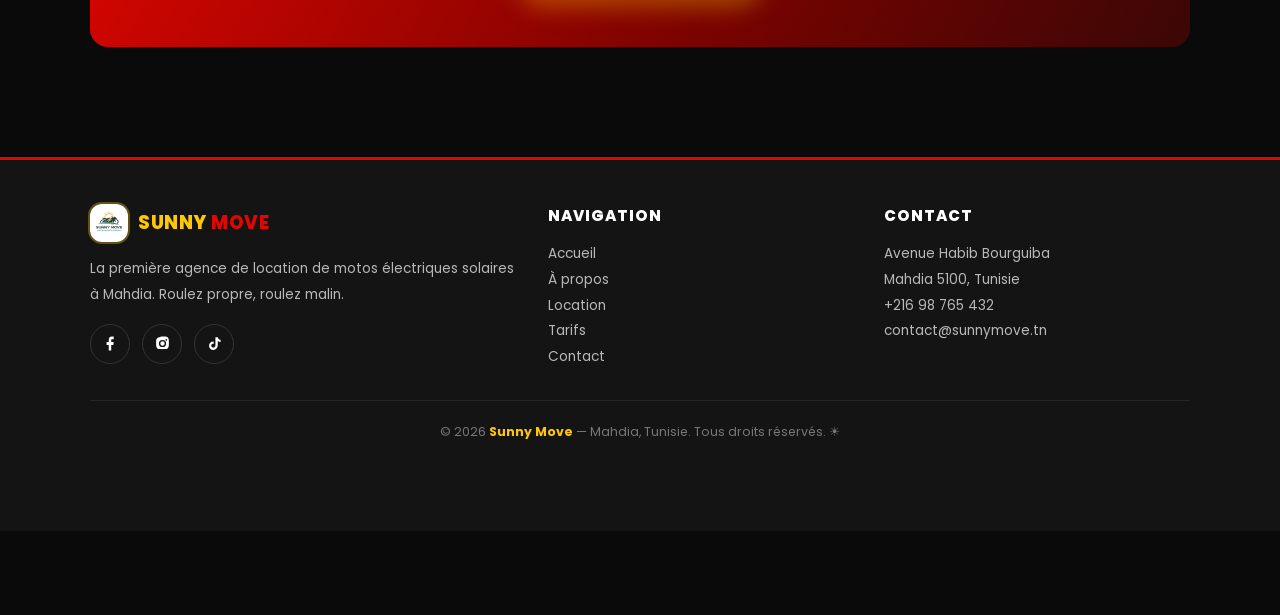
==== commit 526bc75d: "Logo Sunny Move + nouveaux tarifs 16/55/170/340 DT" ====
--- a/index.html
+++ b/index.html
@@ -17,20 +17,7 @@
   <header class="header">
     <div class="container header-inner">
       <a href="index.html" class="logo">
-        <svg viewBox="0 0 48 48" aria-hidden="true">
-          <g stroke="#ffc800" stroke-width="3" stroke-linecap="round">
-            <line x1="24" y1="2" x2="24" y2="9"/>
-            <line x1="24" y1="39" x2="24" y2="46"/>
-            <line x1="2" y1="24" x2="9" y2="24"/>
-            <line x1="39" y1="24" x2="46" y2="24"/>
-            <line x1="8.4" y1="8.4" x2="13.3" y2="13.3"/>
-            <line x1="34.7" y1="34.7" x2="39.6" y2="39.6"/>
-            <line x1="8.4" y1="39.6" x2="13.3" y2="34.7"/>
-            <line x1="34.7" y1="13.3" x2="39.6" y2="8.4"/>
-          </g>
-          <circle cx="24" cy="24" r="13" fill="#ffc800"/>
-          <path d="M26 14 L18 26 h5 l-2 8 8-12 h-5 z" fill="#e10600"/>
-        </svg>
+        <img src="images/logo.jpg" alt="Logo Sunny Move" class="logo-img">
         <span><span class="sun">SUNNY</span> <span class="move">MOVE</span></span>
       </a>
       <a href="tel:+21698765432" class="header-phone">Appeler</a>
@@ -118,8 +105,8 @@
               <span>🚀 45 km/h</span>
             </div>
             <div class="moto-prix">
-              <span class="prix">25 DT<small> / jour</small></span>
-              <span class="par">dès 4 DT/heure</span>
+              <span class="prix">55 DT<small> / jour</small></span>
+              <span class="par">dès 16 DT/heure</span>
             </div>
           </div>
         </article>
@@ -135,8 +122,8 @@
               <span>🚀 90 km/h</span>
             </div>
             <div class="moto-prix">
-              <span class="prix">35 DT<small> / jour</small></span>
-              <span class="par">dès 5 DT/heure</span>
+              <span class="prix">55 DT<small> / jour</small></span>
+              <span class="par">dès 16 DT/heure</span>
             </div>
           </div>
         </article>
@@ -152,8 +139,8 @@
               <span>🚀 105 km/h</span>
             </div>
             <div class="moto-prix">
-              <span class="prix">45 DT<small> / jour</small></span>
-              <span class="par">dès 6 DT/heure</span>
+              <span class="prix">55 DT<small> / jour</small></span>
+              <span class="par">dès 16 DT/heure</span>
             </div>
           </div>
         </article>
@@ -191,10 +178,7 @@
       <div class="footer-grid">
         <div>
           <a href="index.html" class="logo" style="margin-bottom:14px">
-            <svg viewBox="0 0 48 48" aria-hidden="true" width="30" height="30">
-              <circle cx="24" cy="24" r="13" fill="#ffc800"/>
-              <path d="M26 14 L18 26 h5 l-2 8 8-12 h-5 z" fill="#e10600"/>
-            </svg>
+            <img src="images/logo.jpg" alt="Logo Sunny Move" class="logo-img logo-img-footer">
             <span><span class="sun">SUNNY</span> <span class="move">MOVE</span></span>
           </a>
           <p>La première agence de location de motos électriques solaires à Mahdia. Roulez propre, roulez malin.</p>
--- a/css/style.css
+++ b/css/style.css
@@ -858,3 +858,13 @@
 @media (min-width: 761px) and (max-width: 1024px) {
   .about-grid { grid-template-columns: 1fr; }
 }
+
+.logo-img {
+  width: 42px;
+  height: 42px;
+  object-fit: cover;
+  border-radius: 12px;
+  box-shadow: 0 0 0 2px rgba(255, 200, 0, .35);
+}
+
+.logo-img-footer { width: 38px; height: 38px; }
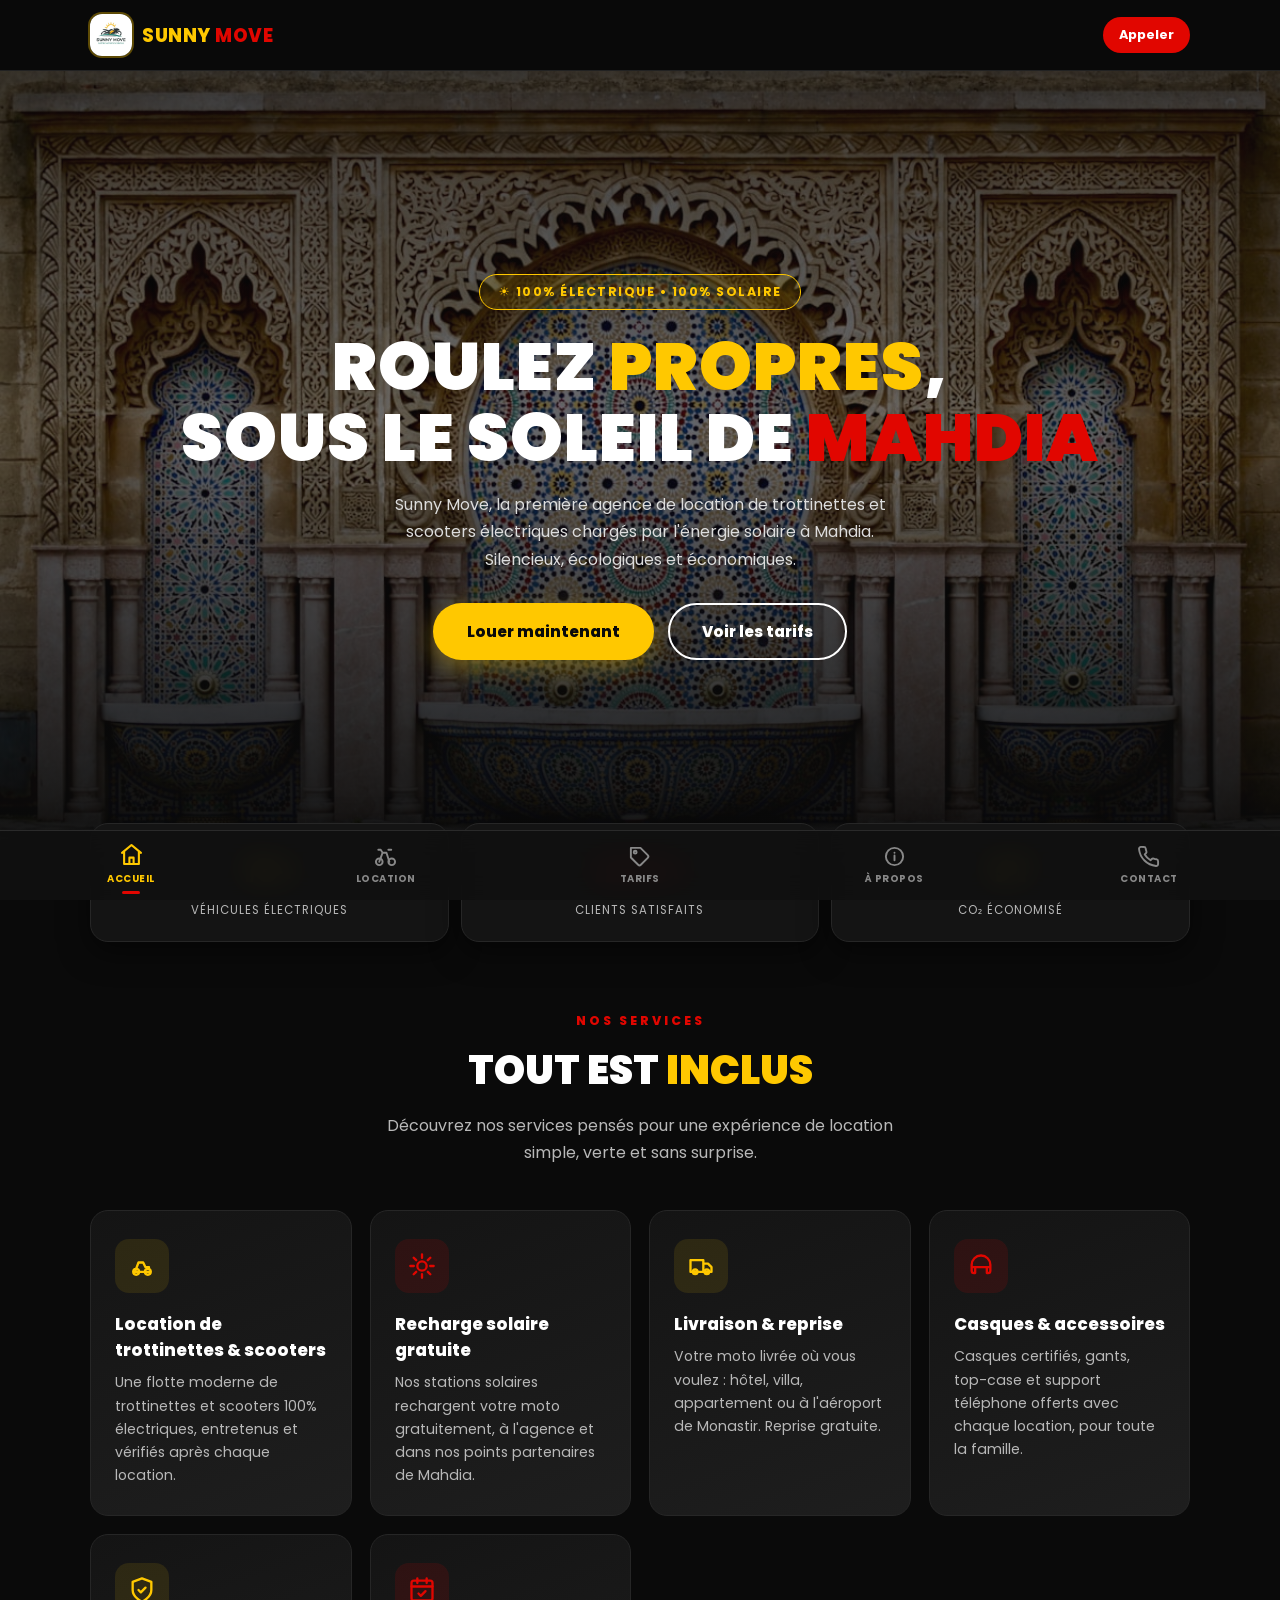
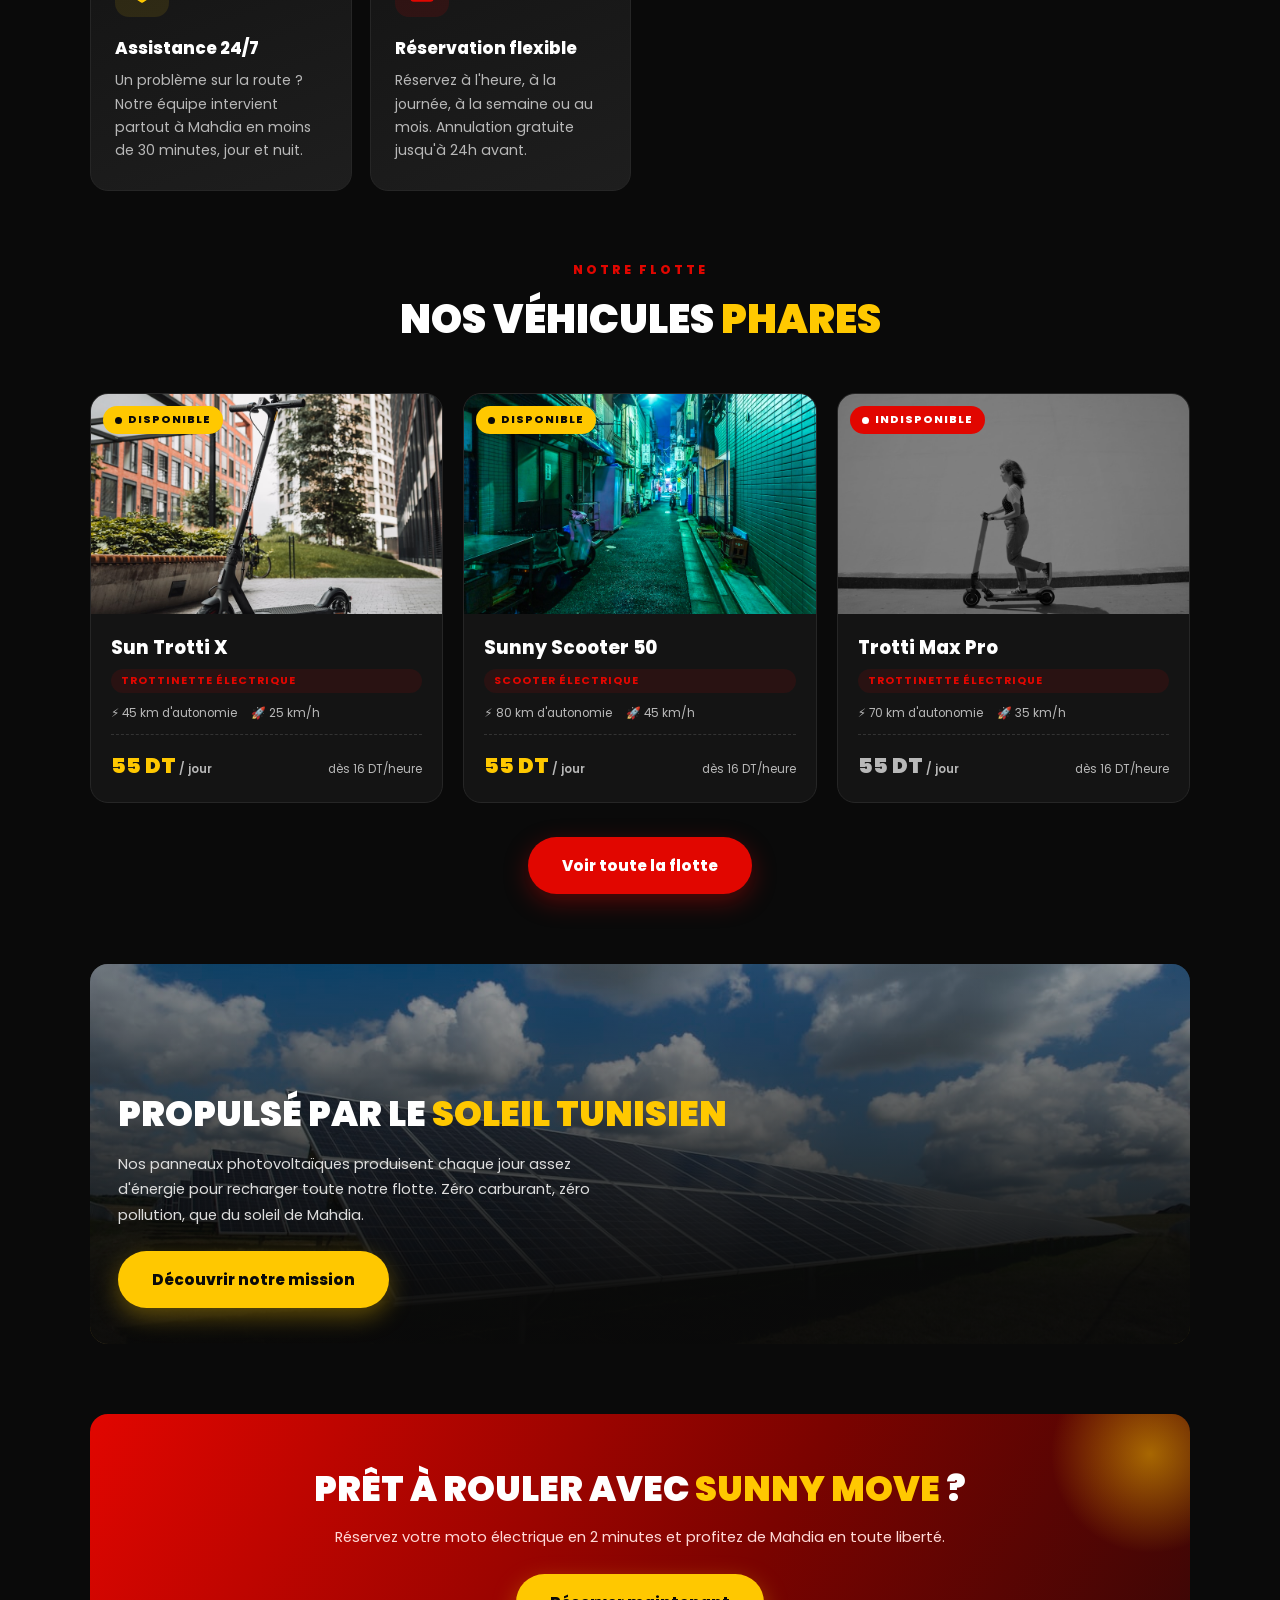
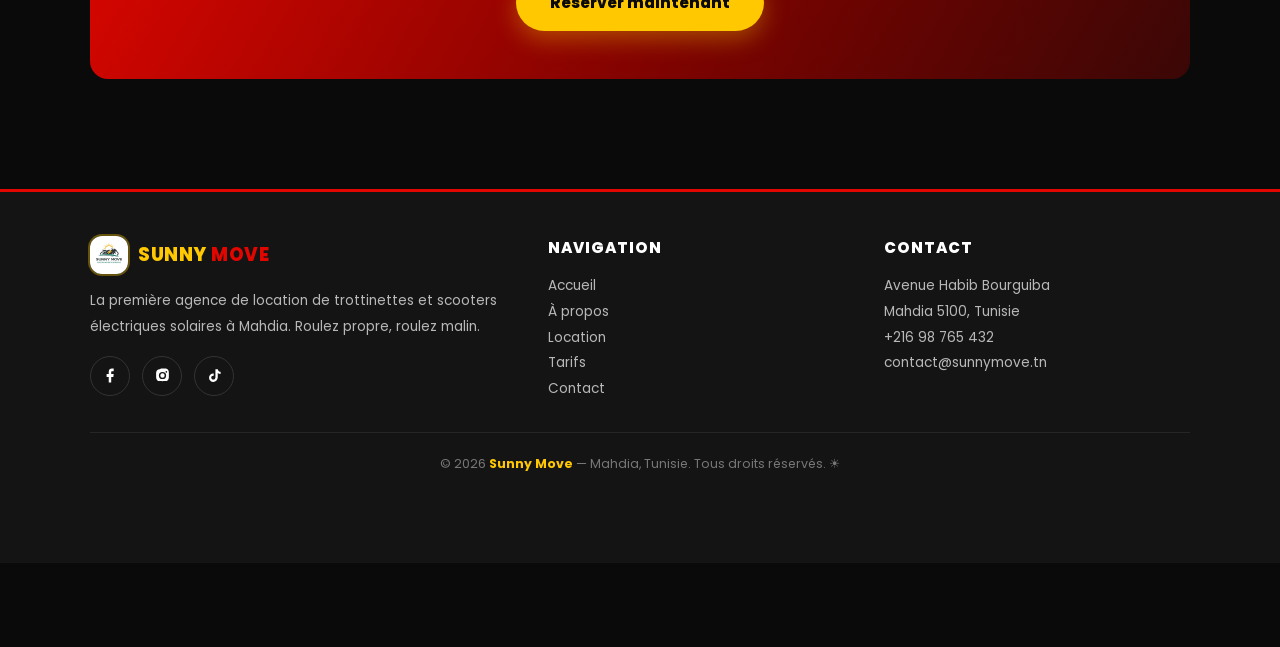
==== commit 3b7c3b5b: "Remplacement des motos par trottinettes et scooters electriques" ====
--- a/index.html
+++ b/index.html
@@ -4,7 +4,7 @@
   <meta charset="UTF-8">
   <meta name="viewport" content="width=device-width, initial-scale=1.0, viewport-fit=cover">
   <meta name="theme-color" content="#0a0a0a">
-  <meta name="description" content="Sunny Move - Location de motos électriques chargées à l'énergie solaire à Mahdia, Tunisie.">
+  <meta name="description" content="Sunny Move - Location de trottinettes et scooters électriques chargés à l'énergie solaire à Mahdia, Tunisie.">
   <title>Sunny Move | Accueil</title>
   <link rel="manifest" href="manifest.json">
   <link rel="icon" href="icons/icon-192.png">
@@ -27,8 +27,8 @@
   <section class="hero">
     <div class="container hero-content">
       <span class="badge-solaire">☀ 100% Électrique • 100% Solaire</span>
-      <h1>Rougez <span class="titre-jaune">propres</span>,<br>sous le soleil de <span class="titre-rouge">Mahdia</span></h1>
-      <p>Sunny Move, la première agence de location de motos électriques chargées par l'énergie solaire à Mahdia. Silencieuses, écologiques et économiques.</p>
+      <h1>Roulez <span class="titre-jaune">propres</span>,<br>sous le soleil de <span class="titre-rouge">Mahdia</span></h1>
+      <p>Sunny Move, la première agence de location de trottinettes et scooters électriques chargés par l'énergie solaire à Mahdia. Silencieux, écologiques et économiques.</p>
       <div class="btn-group">
         <a href="location.html" class="btn btn-jaune">Louer maintenant</a>
         <a href="tarifs.html" class="btn btn-outline">Voir les tarifs</a>
@@ -38,7 +38,7 @@
 
   <div class="container">
     <div class="stats reveal">
-      <div class="stat-card"><div class="num">15+</div><div class="label">Motos électriques</div></div>
+      <div class="stat-card"><div class="num">15+</div><div class="label">Véhicules électriques</div></div>
       <div class="stat-card"><div class="num">1200+</div><div class="label">Clients satisfaits</div></div>
       <div class="stat-card"><div class="num">8T</div><div class="label">CO₂ économisé</div></div>
     </div>
@@ -54,8 +54,8 @@
       <div class="services-grid">
         <div class="service-card reveal">
           <div class="service-icon"><svg viewBox="0 0 24 24"><path d="M5 17h14M6 17l3-8h4l2 4h3"/><circle cx="7" cy="17" r="2.5"/><circle cx="17" cy="17" r="2.5"/></svg></div>
-          <h3>Location de motos électriques</h3>
-          <p>Une flotte moderne de scooters et motos 100% électriques, entretenus et désinfectés après chaque location.</p>
+          <h3>Location de trottinettes &amp; scooters</h3>
+          <p>Une flotte moderne de trottinettes et scooters 100% électriques, entretenus et vérifiés après chaque location.</p>
         </div>
         <div class="service-card reveal">
           <div class="service-icon"><svg viewBox="0 0 24 24"><circle cx="12" cy="12" r="4"/><path d="M12 2v3M12 19v3M2 12h3M19 12h3M4.9 4.9l2.1 2.1M17 17l2.1 2.1M4.9 19.1L7 17M17 7l2.1-2.1"/></svg></div>
@@ -90,16 +90,35 @@
     <div class="container">
       <div class="section-head reveal">
         <span class="kicker">Notre flotte</span>
-        <h2>Nos motos <span>phares</span></h2>
+        <h2>Nos véhicules <span>phares</span></h2>
       </div>
       <div class="motos-grid">
         <article class="moto-card reveal">
           <div class="moto-photo">
-            <img src="images/moto1.jpg" alt="Sunny City" loading="lazy">
+            <img src="images/trotti1.jpg" alt="Sun Trotti X" loading="lazy">
             <span class="moto-badge dispo"><span class="moto-dot"></span>Disponible</span>
           </div>
           <div class="moto-body">
-            <h3>Sunny City</h3>
+            <h3>Sun Trotti X</h3>
+            <span class="moto-type">Trottinette électrique</span>
+            <div class="moto-specs">
+              <span>⚡ 45 km d'autonomie</span>
+              <span>🚀 25 km/h</span>
+            </div>
+            <div class="moto-prix">
+              <span class="prix">55 DT<small> / jour</small></span>
+              <span class="par">dès 16 DT/heure</span>
+            </div>
+          </div>
+        </article>
+        <article class="moto-card reveal">
+          <div class="moto-photo">
+            <img src="images/scooter1.jpg" alt="Sunny Scooter 50" loading="lazy">
+            <span class="moto-badge dispo"><span class="moto-dot"></span>Disponible</span>
+          </div>
+          <div class="moto-body">
+            <h3>Sunny Scooter 50</h3>
+            <span class="moto-type">Scooter électrique</span>
             <div class="moto-specs">
               <span>⚡ 80 km d'autonomie</span>
               <span>🚀 45 km/h</span>
@@ -110,33 +129,17 @@
             </div>
           </div>
         </article>
-        <article class="moto-card reveal">
-          <div class="moto-photo">
-            <img src="images/moto2.jpg" alt="Sun Rider Pro" loading="lazy">
-            <span class="moto-badge dispo"><span class="moto-dot"></span>Disponible</span>
-          </div>
-          <div class="moto-body">
-            <h3>Sun Rider Pro</h3>
-            <div class="moto-specs">
-              <span>⚡ 120 km d'autonomie</span>
-              <span>🚀 90 km/h</span>
-            </div>
-            <div class="moto-prix">
-              <span class="prix">55 DT<small> / jour</small></span>
-              <span class="par">dès 16 DT/heure</span>
-            </div>
-          </div>
-        </article>
         <article class="moto-card indisponible reveal">
           <div class="moto-photo">
-            <img src="images/moto3.jpg" alt="Solar Max 125" loading="lazy">
+            <img src="images/trotti3.jpg" alt="Trotti Max Pro" loading="lazy">
             <span class="moto-badge indispo"><span class="moto-dot"></span>Indisponible</span>
           </div>
           <div class="moto-body">
-            <h3>Solar Max 125</h3>
+            <h3>Trotti Max Pro</h3>
+            <span class="moto-type">Trottinette électrique</span>
             <div class="moto-specs">
-              <span>⚡ 150 km d'autonomie</span>
-              <span>🚀 105 km/h</span>
+              <span>⚡ 70 km d'autonomie</span>
+              <span>🚀 35 km/h</span>
             </div>
             <div class="moto-prix">
               <span class="prix">55 DT<small> / jour</small></span>
@@ -181,7 +184,7 @@
             <img src="images/logo.jpg" alt="Logo Sunny Move" class="logo-img logo-img-footer">
             <span><span class="sun">SUNNY</span> <span class="move">MOVE</span></span>
           </a>
-          <p>La première agence de location de motos électriques solaires à Mahdia. Roulez propre, roulez malin.</p>
+          <p>La première agence de location de trottinettes et scooters électriques solaires à Mahdia. Roulez propre, roulez malin.</p>
           <div class="socials">
             <a href="#" aria-label="Facebook"><svg viewBox="0 0 24 24"><path d="M13 22v-8h3l.5-4H13V7.5c0-1.1.3-1.5 1.6-1.5H16.5V2.2C15.9 2.1 15 2 13.9 2 11.2 2 9.5 3.7 9.5 6.7V10H6.5v4h3v8h3.5z"/></svg></a>
             <a href="#" aria-label="Instagram"><svg viewBox="0 0 24 24"><path d="M12 2c2.7 0 3 .01 4.1.06 2.8.13 4.7 2 4.84 4.84.05 1.1.06 1.4.06 4.1s-.01 3-.06 4.1c-.13 2.8-2 4.7-4.84 4.84-1.1.05-1.4.06-4.1.06s-3-.01-4.1-.06c-2.8-.13-4.7-2-4.84-4.84C3.01 15 3 14.7 3 12s.01-3 .06-4.1C3.19 5.06 5.06 3.19 7.9 3.06 9 3.01 9.3 2 12 2zm0 4.9a5.1 5.1 0 1 0 0 10.2 5.1 5.1 0 0 0 0-10.2zm0 2a3.1 3.1 0 1 1 0 6.2 3.1 3.1 0 0 1 0-6.2zm5.4-3.3a1.2 1.2 0 1 0 0 2.4 1.2 1.2 0 0 0 0-2.4z"/></svg></a>
--- a/css/style.css
+++ b/css/style.css
@@ -868,3 +868,16 @@
 }
 
 .logo-img-footer { width: 38px; height: 38px; }
+
+.moto-type {
+  display: inline-block;
+  font-size: .68rem;
+  font-weight: 700;
+  text-transform: uppercase;
+  letter-spacing: 1px;
+  color: var(--rouge);
+  background: rgba(225, 6, 0, .1);
+  padding: 4px 10px;
+  border-radius: 999px;
+  margin-top: 8px;
+}
